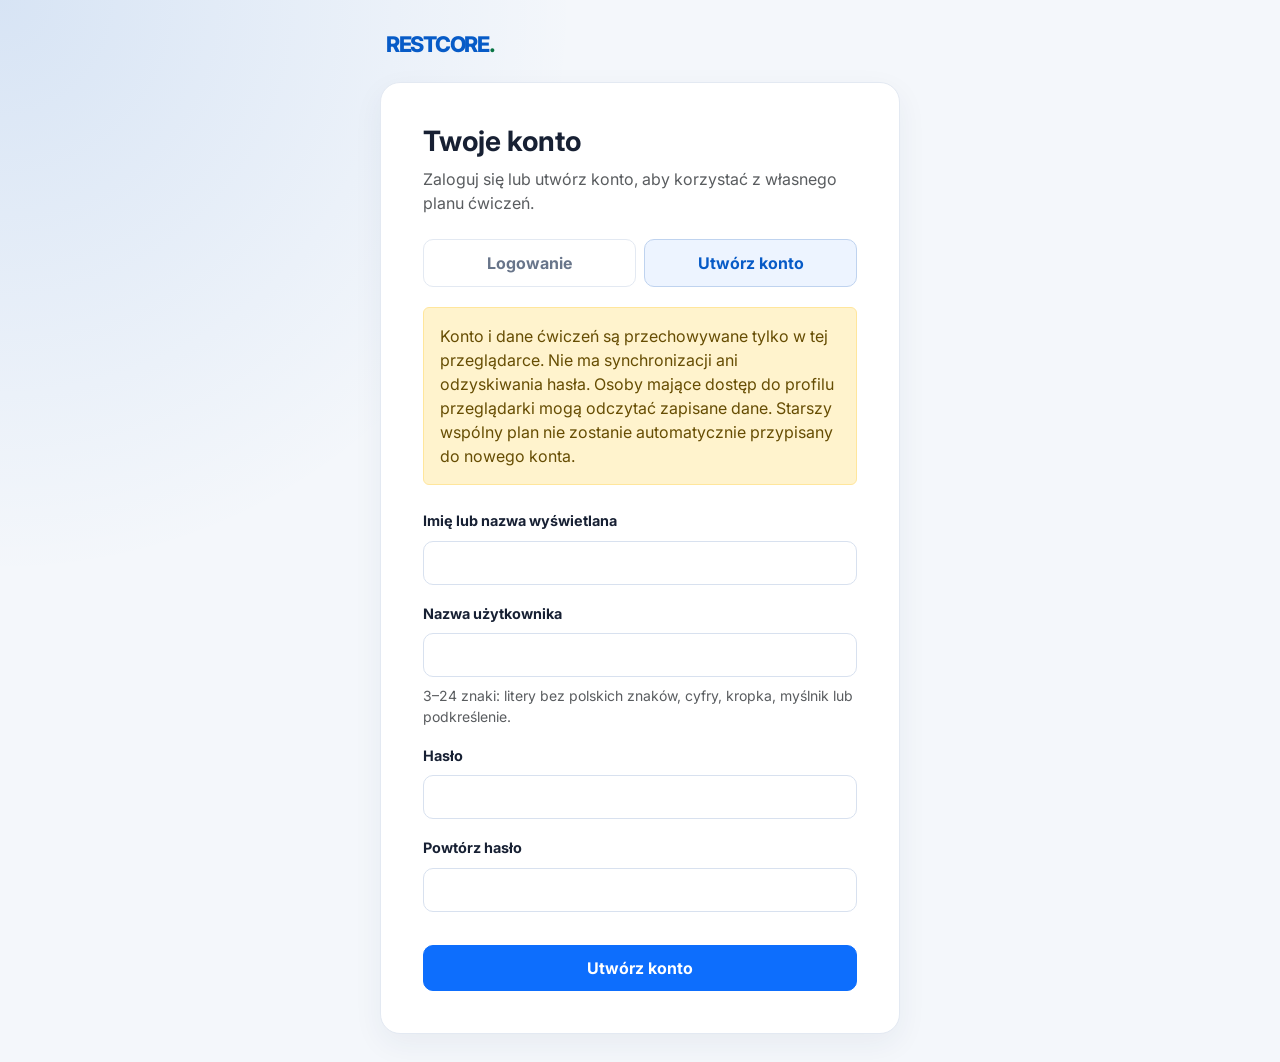
==== html/baza_cwiczen.html @ 3663f455 "Initial commit Co-authored-by: Copilot <223556219+Copilot@users.noreply.github.com>" ====
<!DOCTYPE html>
<html lang="pl">
<head>
    <meta charset="UTF-8">
    <meta name="viewport" content="width=device-width, initial-scale=1.0">
    <title>Restcore - Baza Ćwiczeń</title>
    <script src="../js/storage/local-storage.js"></script>
    <script src="../js/auth/auth.js"></script>
    <link href="https://cdn.jsdelivr.net/npm/bootstrap@5.3.2/dist/css/bootstrap.min.css" rel="stylesheet">
    <link href="https://fonts.googleapis.com/css2?family=Inter:wght@400;500;700;900&display=swap" rel="stylesheet">
    <link rel="stylesheet" href="https://cdn.jsdelivr.net/npm/bootstrap-icons@1.11.1/font/bootstrap-icons.css">
    <link rel="stylesheet" href="../css/exercise-library.css">
    <link rel="stylesheet" href="../css/style.css">
</head>
<body>

<header class="app-topbar">
    <a class="topbar-brand" href="index.html">RESTCORE<span>.</span></a>
    <nav class="topbar-nav" aria-label="Nawigacja główna">
        <a href="index.html"><i class="bi bi-house-door" aria-hidden="true"></i> Pulpit</a>
        <a class="active" href="baza_cwiczen.html"><i class="bi bi-calendar-check" aria-hidden="true"></i> Baza ćwiczeń</a>
        <a href="postep.html"><i class="bi bi-graph-up-arrow" aria-hidden="true"></i> Postępy</a>
        <a href="kamera.html"><i class="bi bi-camera-video" aria-hidden="true"></i> Kamera</a>
        <a href="kontakt.html"><i class="bi bi-person-lines-fill" aria-hidden="true"></i> Kontakt</a>
    </nav>
</header>



<main id="main-wrapper">
    <header class="header-section">
        <h1 class="fw-bold">TWOJA BAZA ĆWICZEŃ</h1>
        <p class="text-muted">Kliknij kategorię, aby przefiltrować zestawienia.</p>
    </header>

    <div class="filter-container">
        <button class="btn-filter active" data-category="all">Wszystkie</button>
        <button class="btn-filter" data-category="plecy">Kręgosłup</button>
        <button class="btn-filter" data-category="kolana">Kolana/Nogi</button>
        <button class="btn-filter" data-category="barki">Barki</button>
        <button class="btn-filter" data-category="rece">Ręce</button>
    </div>

    <div class="exercise-grid" id="exerciseGrid"></div>
</main>

<script src="../js/storage/schedule.js"></script>
<script src="../js/data/exercise-catalog.js"></script>
<script src="../js/pages/exercise-library.js"></script>

</body>
</html>
---- css/exercise-library.css ----
:root {
            --brand-yellow: #8DA47E;
            --brand-blue: #8DA47E;
            --brand-white: #FFFFFF;
            --text-dark: #FF8C42;
            --sidebar-width: 200px;
        }

        body {
            background: linear-gradient(180deg, rgba(64, 81, 214, 0.188) 0%, var(--brand-white) 500px);
            background-color: var(--brand-white);
            margin: 0;
            min-height: 100vh;
            font-family: 'Inter', 'Segoe UI', sans-serif;
        }

        
        /* --- LAYOUT --- */
        #main-wrapper {
            padding: 40px;
            max-width: 1300px;
            margin: 0 auto;
        }

        .header-section {
            margin-bottom: 30px;
        }

        /* --- FILTRY --- */
        .filter-container {
            display: flex;
            gap: 12px;
            margin-bottom: 40px;
            flex-wrap: wrap;
        }

        .btn-filter {
            background: var(--brand-white);
            border: 2px solid var(--brand-blue);
            color: var(--brand-blue);
            padding: 10px 25px;
            border-radius: 30px;
            font-weight: 700;
            transition: all 0.3s ease;
            cursor: pointer;
        }

        .btn-filter.active, .btn-filter:hover {
            background: var(--brand-blue);
            color: white;
            box-shadow: 0 4px 15px rgba(141, 164, 126, 0.3);
        }

        /* --- SIATKA ĆWICZEŃ --- */
        .exercise-grid {
            display: grid;
            grid-template-columns: repeat(auto-fill, minmax(300px, 1fr));
            gap: 30px;
        }

        .exercise-card {
            background: white;
            border: 3px solid var(--brand-blue);
            border-radius: 25px;
            overflow: hidden;
            transition: transform 0.3s ease, box-shadow 0.3s ease;
            display: flex;
            flex-direction: column;
            animation: fadeIn 0.5s ease forwards;
        }

        .exercise-card:hover {
            transform: translateY(-10px);
            box-shadow: 10px 10px 0 var(--text-dark);
        }

        .exercise-card.hidden {
            display: none;
        }

        .exercise-img {
            width: 100%;
            height: 200px;
            object-fit: cover;
            border-bottom: 3px solid var(--brand-blue);
        }

        .exercise-body {
            padding: 20px;
            display: flex;
            flex-direction: column;
            flex-grow: 1;
        }

        .exercise-category {
            font-size: 0.75rem;
            font-weight: 800;
            text-transform: uppercase;
            color: var(--text-dark);
            margin-bottom: 5px;
        }

        .exercise-title {
            font-weight: 900;
            color: var(--brand-blue);
            margin-bottom: 10px;
            font-size: 1.25rem;
        }

        .btn-play {
            background: var(--text-dark);
            color: white;
            border: none;
            width: 100%;
            padding: 12px;
            border-radius: 15px;
            font-weight: 900;
            margin-top: auto;
            transition: opacity 0.2s;
        }

        .btn-play:hover {
            opacity: 0.9;
        }

        @keyframes fadeIn {
            from { opacity: 0; transform: translateY(20px); }
            to { opacity: 1; transform: translateY(0); }
        }

        @media (max-width: 768px) {
            #main-wrapper { padding: 20px; }
            .exercise-grid { grid-template-columns: 1fr; }
        }
---- css/style.css ----
:root {
    --brand-green: #087443;
    --brand-blue: #075bc7;
    --brand-white: #ffffff;
    --text-dark: #075bc7;
    --sidebar-width: 280px;
    --sidebar-dark: #ffffff;
    --chat-dark-blue: #075bc7;
    --chat-gray-bg: #f2f5f9;
    --page-bg: #f4f7fb;
    --ink: #172033;
    --muted: #68758a;
    --line: #e3e9f2;
    --card-shadow: 0 10px 30px rgba(30, 55, 90, 0.06);
    --topbar-height: 76px;
}

* { box-sizing: border-box; }

body {
    background: var(--page-bg) !important;
    color: var(--ink);
    margin: 0;
    min-height: 100vh;
    font-family: 'Inter', 'Segoe UI', sans-serif;
    overflow-x: hidden;
}

.app-topbar {
    position: fixed;
    inset: 0 0 auto;
    z-index: 2100;
    height: var(--topbar-height);
    padding: 0 30px;
    display: flex;
    align-items: center;
    gap: 38px;
    background: #fff;
    border-bottom: 1px solid var(--line);
    box-shadow: 0 2px 12px rgba(30, 55, 90, 0.03);
}

.topbar-brand {
    color: var(--brand-blue);
    font-weight: 800;
    font-size: 1.35rem;
    letter-spacing: -0.06em;
    text-decoration: none;
    white-space: nowrap;
}

.topbar-nav {
    display: flex;
    align-items: stretch;
    height: 100%;
    gap: 22px;
    min-width: 0;
}

.topbar-nav a {
    position: relative;
    display: flex;
    align-items: center;
    gap: 7px;
    color: #526078;
    font-size: 0.9rem;
    font-weight: 500;
    text-decoration: none;
    white-space: nowrap;
}

.topbar-nav a:hover,
.topbar-nav a.active { color: var(--brand-blue); }

.topbar-nav a.active::after {
    position: absolute;
    right: 0;
    bottom: 0;
    left: 0;
    height: 3px;
    background: var(--brand-blue);
    border-radius: 3px 3px 0 0;
    content: "";
}

.topbar-nav i { font-size: 1rem; }

.topbar-account {
    display: flex;
    align-items: center;
    gap: 10px;
    margin-left: auto;
}

.topbar-account-name {
    max-width: 140px;
    overflow: hidden;
    color: var(--ink);
    font-size: 0.88rem;
    font-weight: 600;
    text-overflow: ellipsis;
    white-space: nowrap;
}

.topbar-logout {
    padding: 8px 12px;
    border: 1px solid var(--line);
    border-radius: 10px;
    background: #fff;
    color: var(--brand-blue);
    font-size: 0.85rem;
    font-weight: 700;
}

.topbar-logout:hover { background: #edf4ff; }

#sidebar, #toggleSidebar { display: none !important; }

#main-wrapper {
    width: auto;
    max-width: 1600px !important;
    min-height: calc(100vh - var(--topbar-height));
    padding: 42px 48px !important;
    margin: var(--topbar-height) auto 0 !important;
    transition: none;
}

#main-wrapper h1,
#main-wrapper h2,
#main-wrapper h3,
#main-wrapper h4,
#main-wrapper h5 { color: var(--ink); }

#main-wrapper h1[style],
#main-wrapper h2[style],
#main-wrapper h3[style],
#main-wrapper h4[style],
#main-wrapper h5[style] { color: var(--ink) !important; }

.welcome-header {
    display: flex;
    align-items: center;
    justify-content: space-between;
    margin-bottom: 38px;
}

.welcome-header h1 {
    color: var(--ink) !important;
    font-size: clamp(2rem, 3vw, 2.8rem);
    letter-spacing: -0.05em;
}

.welcome-header p { margin: 8px 0 0; color: var(--muted); }

.dashboard-grid {
    display: grid;
    grid-template-columns: minmax(0, 1.45fr) minmax(320px, 0.9fr);
    gap: 30px;
}

.dashboard-grid section > h4 {
    margin-bottom: 18px !important;
    font-size: 1.25rem;
    letter-spacing: -0.025em;
}

.article-card,
.schedule-box,
.stat-card,
.doctor-card,
.contact-form,
.exercise-card {
    background: #fff !important;
    border: 1px solid var(--line) !important;
    border-radius: 18px !important;
    box-shadow: var(--card-shadow);
}

.article-card {
    display: flex;
    flex-direction: column;
    overflow: hidden;
    margin-bottom: 22px;
    transition: transform 0.2s ease, box-shadow 0.2s ease;
}

.article-card:hover {
    transform: translateY(-3px);
    box-shadow: 0 16px 38px rgba(30, 55, 90, 0.1);
}

.article-img {
    width: 100%;
    height: 220px;
    min-height: 0;
    object-fit: cover;
}

.article-body {
    display: flex;
    flex: 1;
    flex-direction: column;
    align-items: flex-start;
    padding: 25px;
}

.article-body h4 {
    color: var(--brand-green) !important;
    font-size: 1.35rem;
}

.article-body p { color: var(--muted) !important; line-height: 1.65; }
.article-body a { margin-top: auto; color: var(--brand-blue) !important; }

.btn-training {
    width: 100%;
    padding: 17px 20px;
    margin: 0 0 22px;
    border: 0;
    border-radius: 14px;
    background: var(--brand-blue);
    box-shadow: 0 8px 18px rgba(7, 91, 199, 0.18);
    color: white;
    font-size: 1rem;
    font-weight: 700;
    transition: transform 0.2s ease, background 0.2s ease;
}

.btn-training:hover { transform: translateY(-2px); background: #064da9; }

.schedule-box { padding: 24px !important; }
.schedule-box h5 { margin-bottom: 18px !important; font-size: 1.05rem; }

.day-item {
    display: flex;
    align-items: center;
    gap: 13px;
    padding: 14px;
    margin-bottom: 10px;
    border: 1px solid var(--line);
    border-radius: 13px;
    background: #fff;
}

.day-item.completed { border-color: #cdebd9; background: #f2fbf6; }
.day-item .fw-bold { color: var(--ink); line-height: 1.45; }
.day-item .small { color: var(--muted) !important; }

.day-dot {
    width: 10px;
    height: 10px;
    flex: 0 0 10px;
    border-radius: 50%;
    background: var(--brand-green);
}

.Training-schedule {
    display: block;
    width: 100%;
    padding: 12px;
    margin-top: 10px;
    border: 1px solid #bfd3ef;
    border-radius: 11px;
    color: var(--brand-blue);
    font-weight: 700;
    text-align: center;
    text-decoration: none;
    transition: background 0.18s ease;
}

.Training-schedule:hover { background: #edf4ff; color: var(--brand-blue); }

.header-section { margin-bottom: 28px; }
.header-section h1 { font-size: 2.2rem; letter-spacing: -0.045em; }
.header-section p { color: var(--muted); }

.filter-container { display: flex; gap: 10px; flex-wrap: wrap; margin-bottom: 28px; }

.btn-filter {
    padding: 9px 17px;
    border: 1px solid #d8e1ef;
    border-radius: 999px;
    background: #fff;
    color: #43516a;
    font-weight: 600;
    cursor: pointer;
    transition: all 0.18s ease;
}

.btn-filter.active,
.btn-filter:hover {
    border-color: var(--brand-blue);
    background: var(--brand-blue);
    box-shadow: 0 5px 14px rgba(7, 91, 199, 0.14);
    color: #fff;
}

.exercise-grid { display: grid; grid-template-columns: repeat(auto-fill, minmax(260px, 1fr)); gap: 22px; }
.exercise-card { overflow: hidden; transition: transform 0.2s ease, box-shadow 0.2s ease; }
.exercise-card:hover { transform: translateY(-4px); box-shadow: 0 15px 34px rgba(30, 55, 90, 0.1); }
.exercise-card.hidden { display: none; }
.exercise-img { width: 100%; height: 190px; object-fit: cover; border: 0 !important; }
.exercise-body { display: flex; flex-direction: column; min-height: 205px; padding: 20px; }
.exercise-category { color: var(--brand-green); font-size: 0.75rem; font-weight: 800; text-transform: uppercase; }
.exercise-title { margin: 5px 0 9px; color: var(--ink) !important; font-size: 1.12rem; font-weight: 700; }
.exercise-body p { color: var(--muted) !important; line-height: 1.55; }
.btn-play {
    width: 100%;
    padding: 11px;
    margin-top: auto;
    border: 0;
    border-radius: 10px;
    background: var(--brand-blue);
    color: white;
    font-weight: 700;
}

.btn-play:hover { opacity: 0.9; }

.stat-card { height: 100%; padding: 26px !important; }
.week-navigation { display: flex; align-items: center; justify-content: space-between; gap: 12px; margin-bottom: 16px; }
.week-navigation button { border-color: #d8e1ef; color: var(--brand-blue); }
.week-days { display: grid; grid-template-columns: repeat(7, minmax(0, 1fr)); gap: 8px; margin-bottom: 22px; }
.week-day { padding: 10px 4px; border: 1px solid #d8e1ef; border-radius: 12px; background: #fff; color: var(--brand-blue); font-size: 0.8rem; }
.week-day.selected { border-color: var(--brand-blue); background: var(--brand-blue); color: #fff; }
.week-day:disabled { background: #f1f3f6; color: #a8b1bf; cursor: not-allowed; opacity: 0.75; }
.week-day .day-count { display: block; font-size: 0.7rem; opacity: 0.8; }
.progress-circle {
    display: flex;
    align-items: center;
    justify-content: center;
    width: 150px !important;
    height: 150px !important;
    margin: 0 auto;
    border-radius: 50%;
    background: var(--chat-gray-bg);
    transition: background 0.5s ease;
}
.progress-inner {
    display: flex;
    align-items: center;
    justify-content: center;
    width: 118px !important;
    height: 118px !important;
    border-radius: 50%;
    background: #fff;
    color: var(--brand-blue) !important;
    font-size: 1.4rem;
    font-weight: 900;
}
.exercise-item { border: 1px solid var(--line) !important; border-radius: 12px !important; }
.exercise-item.completed { opacity: 0.65; background: #f8fafc; }
.plan-input-group .plan-entry,
.catalog-input-group .plan-entry {
    min-width: 0;
    height: 44px;
    border: 1px solid #d8e1ef !important;
    border-radius: 11px 0 0 11px !important;
    background-color: #fff;
    color: var(--ink) !important;
    font-size: 0.95rem;
}
.plan-input-group .plan-entry::placeholder { color: var(--muted); opacity: 1; }
.catalog-input-group .plan-entry option { background: #fff; color: var(--ink); }
.plan-input-group .plan-entry:disabled,
.catalog-input-group .plan-entry:disabled { background: #f1f3f6; color: var(--muted); }
.plan-input-group .plan-entry:focus,
.catalog-input-group .plan-entry:focus {
    position: relative;
    z-index: 3;
    border-color: #80aee9 !important;
    color: var(--ink) !important;
}
.plan-input-group .plan-add-button,
.catalog-input-group .plan-add-button {
    min-width: 84px;
    height: 44px;
    padding: 0 18px;
    border: 1px solid var(--brand-blue);
    border-radius: 0 11px 11px 0 !important;
    background: var(--brand-blue);
    color: #fff;
    font-size: 0.88rem;
    font-weight: 800;
    white-space: nowrap;
}
.plan-input-group .plan-add-button:hover,
.catalog-input-group .plan-add-button:hover {
    border-color: #064da9;
    background: #064da9;
    color: #fff;
}
#exercise-feedback[hidden] { display: none; }

.form-control,
.form-select,
input,
select,
textarea {
    border-color: #d8e1ef;
    border-radius: 10px;
}
.form-control:focus,
.form-select:focus,
input:focus,
select:focus,
textarea:focus {
    border-color: #80aee9;
    box-shadow: 0 0 0 3px rgba(7, 91, 199, 0.1);
}

.doctor-card { transition: transform 0.2s ease, box-shadow 0.2s ease; }
.doctor-card:hover { transform: translateY(-2px); box-shadow: var(--card-shadow); }
.doctor-avatar { border: 2px solid #dce9fb !important; }
.contact-form { border-style: solid !important; }
.btn-submit { border-radius: 10px !important; background: var(--brand-blue) !important; }

.account-page {
    display: grid;
    min-height: 100vh;
    place-items: center;
    padding: 28px 16px;
    background:
        radial-gradient(circle at top left, rgba(7, 91, 199, 0.12), transparent 36rem),
        var(--page-bg) !important;
}

.account-shell { width: min(100%, 520px); }
.account-brand { display: inline-block; margin: 0 0 22px 6px; }
.account-brand span { color: var(--brand-green); }
.account-card {
    padding: clamp(24px, 6vw, 42px);
    border: 1px solid var(--line);
    border-radius: 20px;
    background: #fff;
    box-shadow: var(--card-shadow);
}

.account-tabs { display: grid; grid-template-columns: 1fr 1fr; gap: 8px; margin-bottom: 20px; }
.account-tab {
    padding: 11px;
    border: 1px solid var(--line);
    border-radius: 10px;
    background: #fff;
    color: var(--muted);
    font-weight: 700;
}
.account-tab.active { border-color: #bfd3ef; background: #edf4ff; color: var(--brand-blue); }
.account-form { display: flex; flex-direction: column; gap: 9px; }
.account-form label { margin-top: 9px; color: var(--ink); font-size: 0.9rem; font-weight: 700; }
.account-form input { width: 100%; min-height: 44px; padding: 9px 12px; border: 1px solid #d8e1ef; }
.account-form small { line-height: 1.45; }
.account-form .btn { min-height: 46px; border-radius: 10px; font-weight: 700; }

#main-wrapper > header h1 { letter-spacing: -0.04em; }

@media (max-width: 1100px) {
    .app-topbar { gap: 20px; padding: 0 22px; }
    .topbar-nav { gap: 14px; overflow-x: auto; }
    .topbar-nav a { font-size: 0.82rem; }
    #main-wrapper { padding: 34px 28px !important; }
    .dashboard-grid { grid-template-columns: 1fr; gap: 22px; }
    .btn-training { margin-top: 0 !important; }
}

@media (max-width: 800px) {
    .app-topbar { height: 68px; padding: 0 14px; }
    .topbar-brand { font-size: 1.2rem; }
    .topbar-nav { flex: 1; gap: 16px; overflow-x: auto; }
    .topbar-nav a { font-size: 0.82rem; }
    .topbar-account { gap: 8px; }
    .topbar-account-name { max-width: 90px; }
    .topbar-logout { padding: 7px 9px; }
    #main-wrapper {
        min-height: calc(100vh - 68px);
        padding: 30px 22px !important;
        margin: 68px auto 0 !important;
    }
    .dashboard-grid { grid-template-columns: 1fr; }
    .btn-training { margin-top: 0 !important; }
    .session-controls { justify-content: center !important; }
}

@media (max-width: 680px) {
    :root { --topbar-height: 140px; }
    .app-topbar {
        height: var(--topbar-height);
        padding: 8px 12px 4px;
        flex-wrap: wrap;
        align-content: space-between;
        gap: 0;
    }
    .topbar-brand { order: 0; flex: 1 1 auto; height: 42px; }
    .topbar-account { order: 1; flex: 0 0 auto; height: 42px; }
    .topbar-nav {
        order: 2;
        flex: 0 0 100%;
        display: grid;
        grid-template-columns: repeat(3, minmax(0, 1fr));
        grid-auto-rows: 40px;
        height: 80px;
        gap: 0 4px;
        overflow: visible;
        scrollbar-width: auto;
    }
    .topbar-nav a {
        min-height: 40px;
        justify-content: center;
        gap: 4px;
        font-size: 0.76rem;
        white-space: nowrap;
    }
    .welcome-header { align-items: flex-start; gap: 12px; margin-bottom: 28px; }
    .welcome-header h1 { font-size: 1.8rem; }
    .welcome-header > .fs-2 { font-size: 1.35rem !important; white-space: nowrap; }
    #main-wrapper {
        padding: 24px 16px !important;
        margin: var(--topbar-height) auto 0 !important;
    }
    .article-img { height: 190px; }
    .article-body { padding: 20px; }
    .week-days { gap: 4px; }
    .week-day { padding: 8px 1px; font-size: 0.68rem; }
    .week-day .day-count { font-size: 0.58rem; }
    .session-controls { align-items: stretch !important; }
    .exercise-select, .finish-btn { width: 100%; }
    .ai-container { min-width: 100% !important; }
}

@media (max-width: 576px) {
    .plan-input-group,
    .catalog-input-group { display: flex; flex-wrap: wrap; gap: 8px; }
    .plan-input-group .form-control,
    .catalog-input-group .form-select { width: 100%; flex: 1 0 100%; border-radius: 10px !important; }
    .plan-input-group .plan-add-button,
    .catalog-input-group .plan-add-button { width: 100%; border-radius: 10px !important; }
}

@media (max-width: 680px) {
    html,
    body { width: 100%; min-width: 0; }

    .app-topbar {
        width: 100%;
        gap: 0;
        overflow: hidden;
    }

    .topbar-nav {
        width: 100%;
        min-width: 0;
        padding: 0 2px;
        scroll-padding-inline: 12px;
        scroll-snap-type: x proximity;
        -webkit-overflow-scrolling: touch;
    }

    .topbar-nav a {
        min-height: 44px;
        scroll-snap-align: start;
    }

    .topbar-account { gap: 6px; }
    .topbar-account-name { max-width: 76px; }
    .topbar-logout { min-height: 40px; }

    #main-wrapper {
        width: 100%;
        max-width: 100% !important;
        padding: 22px 16px !important;
    }

    #main-wrapper h1 { font-size: clamp(1.55rem, 7vw, 2rem); line-height: 1.15; }
    #main-wrapper h2 { font-size: clamp(1.35rem, 6vw, 1.8rem); }
    #main-wrapper h3 { font-size: clamp(1.2rem, 5vw, 1.55rem); }

    .stat-card,
    .schedule-box,
    .contact-form { padding: 20px !important; }

    .doctor-card {
        align-items: flex-start;
        gap: 14px;
        padding: 16px;
    }

    .doctor-card:hover { transform: none; }
    .doctor-avatar { width: 64px; height: 64px; flex: 0 0 64px; }
    .contact-form { overflow-wrap: anywhere; }

    .filter-container { gap: 8px; margin-bottom: 20px; }
    .btn-filter { min-height: 42px; padding: 8px 13px; }
    .exercise-grid { grid-template-columns: minmax(0, 1fr); }
    .exercise-body { min-height: 0; }
    .btn-play,
    .btn-training,
    .Training-schedule { min-height: 46px; }

    .week-days { gap: 4px; }
    .week-day { min-width: 0; min-height: 58px; }
    .week-day .day-count { overflow-wrap: anywhere; }
    .exercise-item { gap: 10px; padding: 12px !important; }
    .exercise-item > div { min-width: 0; }
    .exercise-item .fw-bold { overflow-wrap: anywhere; }
    .exercise-item button { min-height: 42px; flex: 0 0 auto; }

    .account-page { align-content: start; padding: 22px 14px; }
    .account-card { padding: 24px 18px; }
    .account-tabs { gap: 6px; }
    .account-tab { min-height: 46px; padding: 9px 6px; }
}

@media (max-width: 420px) {
    .topbar-brand { font-size: 1.08rem; }
    .topbar-account-name { max-width: 58px; font-size: 0.78rem; }
    .topbar-logout { padding: 6px 8px; font-size: 0.78rem; }
    .topbar-nav a { gap: 3px; font-size: 0.72rem; }

    #main-wrapper { padding-right: 12px !important; padding-left: 12px !important; }
    .stat-card,
    .schedule-box,
    .contact-form { padding: 16px !important; }
    .doctor-card { gap: 11px; padding: 13px; }
    .doctor-avatar { width: 54px; height: 54px; flex-basis: 54px; }
    .week-day { padding: 7px 0; font-size: 0.64rem; }
    .week-day .day-count { font-size: 0.56rem; }
    .account-card { padding: 22px 16px; }
}

#finish-workout:disabled {
    background: #8a929e;
    cursor: not-allowed;
    opacity: 0.75;
    transform: none;
}

@media (hover: none) {
    .article-card:hover,
    .exercise-card:hover,
    .doctor-card:hover,
    .btn-training:hover { transform: none; }
}
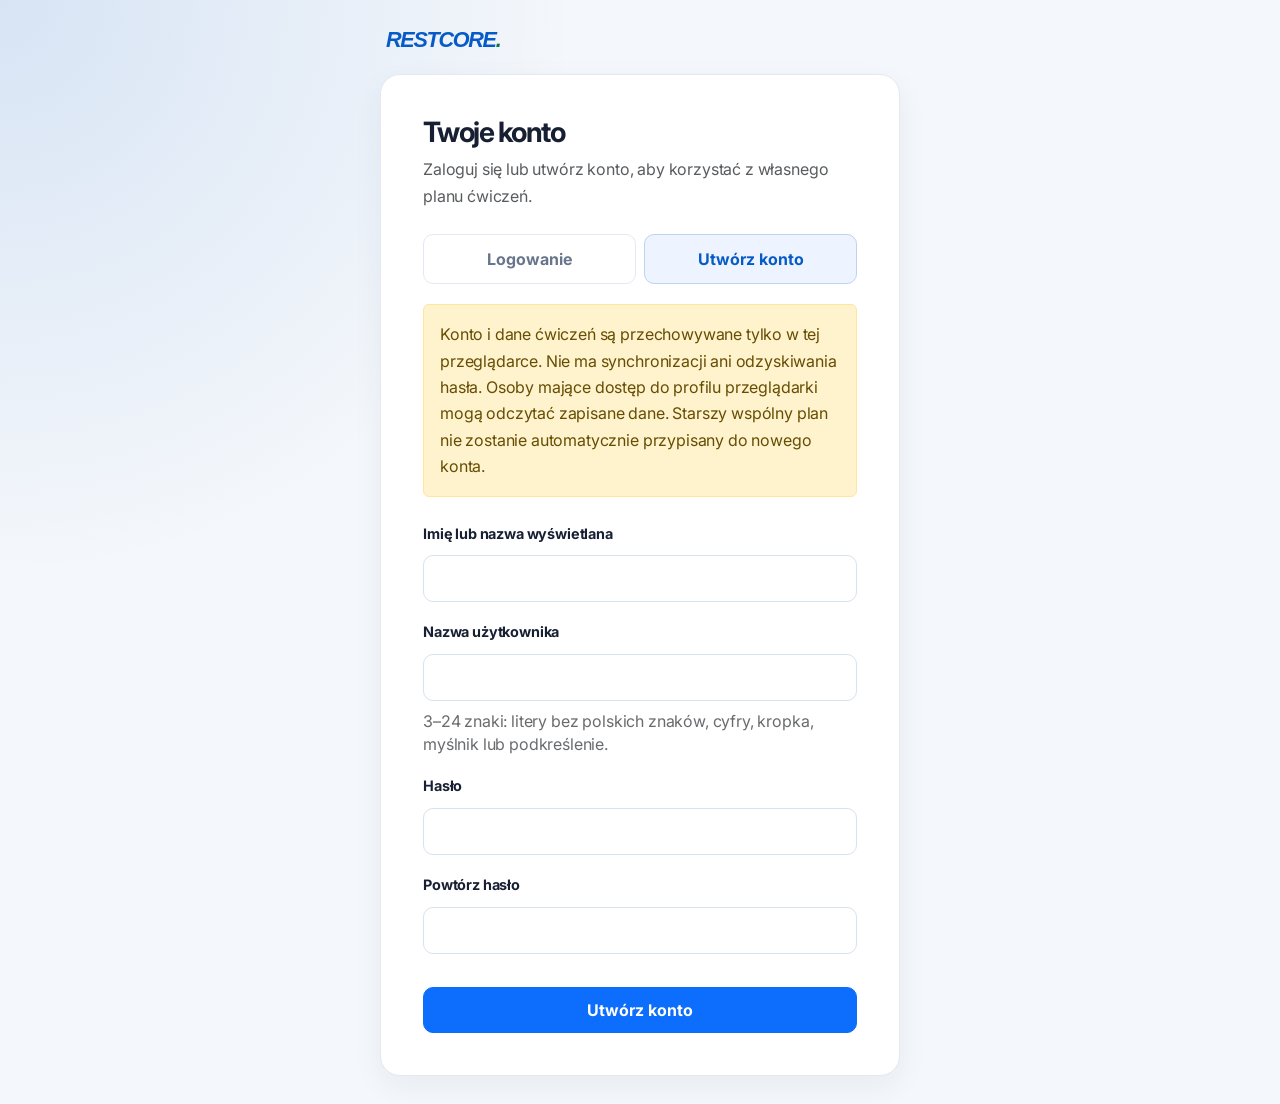
==== commit 68517057: "feat: Enhance exercise library and progress tracking features - Updated CSS styles for improved layo" ====
--- a/html/baza_cwiczen.html
+++ b/html/baza_cwiczen.html
@@ -33,12 +33,18 @@
         <p class="text-muted">Kliknij kategorię, aby przefiltrować zestawienia.</p>
     </header>
 
-    <div class="filter-container">
+    <div class="library-tabs" aria-label="Widok bazy ćwiczeń">
+        <button class="library-tab active" data-view="exercises" type="button">Ćwiczenia</button>
+        <button class="library-tab" data-view="series" type="button">Serie treningowe</button>
+    </div>
+
+    <div class="filter-container" id="exerciseFilters">
         <button class="btn-filter active" data-category="all">Wszystkie</button>
         <button class="btn-filter" data-category="plecy">Kręgosłup</button>
         <button class="btn-filter" data-category="kolana">Kolana/Nogi</button>
         <button class="btn-filter" data-category="barki">Barki</button>
         <button class="btn-filter" data-category="rece">Ręce</button>
+        <button class="btn-filter" data-category="klatka">Klatka / Górna część</button>
     </div>
 
     <div class="exercise-grid" id="exerciseGrid"></div>
--- a/css/style.css
+++ b/css/style.css
@@ -13,9 +13,13 @@
     --line: #e3e9f2;
     --card-shadow: 0 10px 30px rgba(30, 55, 90, 0.06);
     --topbar-height: 76px;
+    --heading-letter: -0.055em;
+    --body-line-height: 1.65;
 }
 
 * { box-sizing: border-box; }
+
+html { scroll-behavior: smooth; }
 
 body {
     background: var(--page-bg) !important;
@@ -23,7 +27,62 @@
     margin: 0;
     min-height: 100vh;
     font-family: 'Inter', 'Segoe UI', sans-serif;
+    line-height: var(--body-line-height);
+    letter-spacing: -0.01em;
     overflow-x: hidden;
+}
+
+button,
+input,
+select,
+textarea,
+label,
+small,
+span,
+p,
+a {
+    font: inherit;
+}
+
+h1,
+h2,
+h3,
+h4,
+h5,
+h6,
+.topbar-brand,
+.exercise-title,
+.article-body h4,
+.schedule-box h5,
+.account-card h1,
+#main-wrapper h1,
+#main-wrapper h2,
+#main-wrapper h3,
+#main-wrapper h4,
+#main-wrapper h5 {
+    letter-spacing: var(--heading-letter);
+    line-height: 1.1;
+}
+
+h1,
+h2,
+h3,
+h4,
+h5,
+h6 {
+    margin-top: 0;
+    margin-bottom: 0.65em;
+    font-weight: 800;
+}
+
+p,
+li,
+small,
+label,
+input,
+select,
+textarea {
+    line-height: 1.7;
 }
 
 .app-topbar {
@@ -44,6 +103,7 @@
     color: var(--brand-blue);
     font-weight: 800;
     font-size: 1.35rem;
+    font-style: italic;
     letter-spacing: -0.06em;
     text-decoration: none;
     white-space: nowrap;
@@ -125,11 +185,31 @@
     transition: none;
 }
 
+#main-wrapper > header {
+    margin-bottom: 1.75rem;
+}
+
 #main-wrapper h1,
 #main-wrapper h2,
 #main-wrapper h3,
 #main-wrapper h4,
-#main-wrapper h5 { color: var(--ink); }
+#main-wrapper h5 {
+    color: var(--ink);
+    letter-spacing: var(--heading-letter);
+}
+
+.badge,
+.badge-status {
+    display: inline-flex;
+    align-items: center;
+    justify-content: center;
+    padding: 0.38rem 0.7rem;
+    border-radius: 999px;
+    letter-spacing: 0.08em;
+    font-size: 0.68rem;
+    font-weight: 800;
+    text-transform: uppercase;
+}
 
 #main-wrapper h1[style],
 #main-wrapper h2[style],
@@ -147,10 +227,15 @@
 .welcome-header h1 {
     color: var(--ink) !important;
     font-size: clamp(2rem, 3vw, 2.8rem);
-    letter-spacing: -0.05em;
-}
-
-.welcome-header p { margin: 8px 0 0; color: var(--muted); }
+    letter-spacing: -0.055em;
+    text-transform: uppercase;
+}
+
+.welcome-header p {
+    margin: 8px 0 0;
+    color: var(--muted);
+    font-size: 1rem;
+}
 
 .dashboard-grid {
     display: grid;
@@ -206,11 +291,19 @@
 
 .article-body h4 {
     color: var(--brand-green) !important;
-    font-size: 1.35rem;
-}
-
-.article-body p { color: var(--muted) !important; line-height: 1.65; }
-.article-body a { margin-top: auto; color: var(--brand-blue) !important; }
+    font-size: 1.36rem;
+    letter-spacing: -0.05em;
+}
+
+.article-body p {
+    color: var(--muted) !important;
+    line-height: 1.7;
+}
+.article-body a {
+    margin-top: auto;
+    color: var(--brand-blue) !important;
+    font-weight: 700;
+}
 
 .btn-training {
     width: 100%;
@@ -229,7 +322,12 @@
 .btn-training:hover { transform: translateY(-2px); background: #064da9; }
 
 .schedule-box { padding: 24px !important; }
-.schedule-box h5 { margin-bottom: 18px !important; font-size: 1.05rem; }
+.schedule-box h5 {
+    margin-bottom: 18px !important;
+    font-size: 1.05rem;
+    letter-spacing: 0.08em;
+    text-transform: uppercase;
+}
 
 .day-item {
     display: flex;
@@ -270,11 +368,52 @@
 
 .Training-schedule:hover { background: #edf4ff; color: var(--brand-blue); }
 
-.header-section { margin-bottom: 28px; }
-.header-section h1 { font-size: 2.2rem; letter-spacing: -0.045em; }
-.header-section p { color: var(--muted); }
-
-.filter-container { display: flex; gap: 10px; flex-wrap: wrap; margin-bottom: 28px; }
+.header-section {
+    margin-bottom: 2rem;
+}
+.header-section h1 {
+    font-size: clamp(1.9rem, 2.5vw, 2.6rem);
+    letter-spacing: -0.06em;
+    text-transform: uppercase;
+}
+.header-section p {
+    color: var(--muted);
+    margin-bottom: 0;
+}
+
+.library-tabs {
+    display: inline-flex;
+    gap: 10px;
+    padding: 6px;
+    margin-bottom: 1.25rem;
+    border: 1px solid var(--line);
+    border-radius: 12px;
+    background: #fff;
+    box-shadow: var(--card-shadow);
+}
+
+.library-tab {
+    padding: 9px 16px;
+    border: 0;
+    border-radius: 9px;
+    background: transparent;
+    color: var(--muted);
+    font-weight: 800;
+    letter-spacing: 0.02em;
+    cursor: pointer;
+}
+
+.library-tab.active {
+    background: var(--brand-blue);
+    color: #fff;
+}
+
+.filter-container {
+    display: flex;
+    gap: 10px;
+    flex-wrap: wrap;
+    margin-bottom: 1.8rem;
+}
 
 .btn-filter {
     padding: 9px 17px;
@@ -282,7 +421,8 @@
     border-radius: 999px;
     background: #fff;
     color: #43516a;
-    font-weight: 600;
+    font-weight: 700;
+    letter-spacing: 0.02em;
     cursor: pointer;
     transition: all 0.18s ease;
 }
@@ -302,8 +442,17 @@
 .exercise-img { width: 100%; height: 190px; object-fit: cover; border: 0 !important; }
 .exercise-body { display: flex; flex-direction: column; min-height: 205px; padding: 20px; }
 .exercise-category { color: var(--brand-green); font-size: 0.75rem; font-weight: 800; text-transform: uppercase; }
-.exercise-title { margin: 5px 0 9px; color: var(--ink) !important; font-size: 1.12rem; font-weight: 700; }
-.exercise-body p { color: var(--muted) !important; line-height: 1.55; }
+.exercise-title {
+    margin: 5px 0 9px;
+    color: var(--ink) !important;
+    font-size: 1.12rem;
+    font-weight: 800;
+    letter-spacing: -0.04em;
+}
+.exercise-body p {
+    color: var(--muted) !important;
+    line-height: 1.7;
+}
 .btn-play {
     width: 100%;
     padding: 11px;
@@ -312,7 +461,8 @@
     border-radius: 10px;
     background: var(--brand-blue);
     color: white;
-    font-weight: 700;
+    font-weight: 800;
+    letter-spacing: 0.04em;
 }
 
 .btn-play:hover { opacity: 0.9; }
@@ -321,10 +471,16 @@
 .week-navigation { display: flex; align-items: center; justify-content: space-between; gap: 12px; margin-bottom: 16px; }
 .week-navigation button { border-color: #d8e1ef; color: var(--brand-blue); }
 .week-days { display: grid; grid-template-columns: repeat(7, minmax(0, 1fr)); gap: 8px; margin-bottom: 22px; }
-.week-day { padding: 10px 4px; border: 1px solid #d8e1ef; border-radius: 12px; background: #fff; color: var(--brand-blue); font-size: 0.8rem; }
+.week-day-cell { min-width: 0; }
+.week-day-delete-choice { display: flex; min-height: 24px; align-items: center; justify-content: center; gap: 4px; margin-bottom: 4px; color: var(--muted); font-size: 0.65rem; line-height: 1; cursor: pointer; }
+.week-day-delete-choice .form-check-input { float: none; width: 14px; height: 14px; margin: 0; cursor: pointer; }
+.week-day-delete-choice .form-check-input:disabled { cursor: not-allowed; }
+.week-day { display: block; width: 100%; padding: 10px 4px; border: 1px solid #d8e1ef; border-radius: 12px; background: #fff; color: var(--brand-blue); font-size: 0.8rem; }
 .week-day.selected { border-color: var(--brand-blue); background: var(--brand-blue); color: #fff; }
 .week-day:disabled { background: #f1f3f6; color: #a8b1bf; cursor: not-allowed; opacity: 0.75; }
 .week-day .day-count { display: block; font-size: 0.7rem; opacity: 0.8; }
+.selected-days-status { min-height: 1.5em; }
+.clear-plan-button:disabled { cursor: not-allowed; opacity: 0.55; }
 .progress-circle {
     display: flex;
     align-items: center;
@@ -351,7 +507,8 @@
 .exercise-item { border: 1px solid var(--line) !important; border-radius: 12px !important; }
 .exercise-item.completed { opacity: 0.65; background: #f8fafc; }
 .plan-input-group .plan-entry,
-.catalog-input-group .plan-entry {
+.catalog-input-group .plan-entry,
+.series-input-group .plan-entry {
     min-width: 0;
     height: 44px;
     border: 1px solid #d8e1ef !important;
@@ -360,19 +517,25 @@
     color: var(--ink) !important;
     font-size: 0.95rem;
 }
-.plan-input-group .plan-entry::placeholder { color: var(--muted); opacity: 1; }
-.catalog-input-group .plan-entry option { background: #fff; color: var(--ink); }
+.plan-input-group .plan-entry::placeholder,
+.catalog-input-group .plan-entry::placeholder,
+.series-input-group .plan-entry::placeholder { color: var(--muted); opacity: 1; }
+.catalog-input-group .plan-entry option,
+.series-input-group .plan-entry option { background: #fff; color: var(--ink); }
 .plan-input-group .plan-entry:disabled,
-.catalog-input-group .plan-entry:disabled { background: #f1f3f6; color: var(--muted); }
+.catalog-input-group .plan-entry:disabled,
+.series-input-group .plan-entry:disabled { background: #f1f3f6; color: var(--muted); }
 .plan-input-group .plan-entry:focus,
-.catalog-input-group .plan-entry:focus {
+.catalog-input-group .plan-entry:focus,
+.series-input-group .plan-entry:focus {
     position: relative;
     z-index: 3;
     border-color: #80aee9 !important;
     color: var(--ink) !important;
 }
 .plan-input-group .plan-add-button,
-.catalog-input-group .plan-add-button {
+.catalog-input-group .plan-add-button,
+.series-input-group .plan-add-button {
     min-width: 84px;
     height: 44px;
     padding: 0 18px;
@@ -385,10 +548,27 @@
     white-space: nowrap;
 }
 .plan-input-group .plan-add-button:hover,
-.catalog-input-group .plan-add-button:hover {
+.catalog-input-group .plan-add-button:hover,
+.series-input-group .plan-add-button:hover {
     border-color: #064da9;
     background: #064da9;
     color: #fff;
+}
+.clear-plan-button {
+    min-width: 180px;
+    padding: 10px 16px;
+    border: 1px solid #d94f4f;
+    border-radius: 10px;
+    background: rgba(217, 79, 79, 0.08);
+    color: #b94545;
+    font-size: 0.82rem;
+    font-weight: 800;
+    letter-spacing: 0.04em;
+    transition: background 0.2s ease, transform 0.2s ease;
+}
+.clear-plan-button:hover {
+    background: rgba(217, 79, 79, 0.14);
+    transform: translateY(-1px);
 }
 #exercise-feedback[hidden] { display: none; }
 
@@ -447,9 +627,22 @@
 }
 .account-tab.active { border-color: #bfd3ef; background: #edf4ff; color: var(--brand-blue); }
 .account-form { display: flex; flex-direction: column; gap: 9px; }
-.account-form label { margin-top: 9px; color: var(--ink); font-size: 0.9rem; font-weight: 700; }
-.account-form input { width: 100%; min-height: 44px; padding: 9px 12px; border: 1px solid #d8e1ef; }
-.account-form small { line-height: 1.45; }
+.account-form label {
+    margin-top: 9px;
+    color: var(--ink);
+    font-size: 0.9rem;
+    font-weight: 700;
+}
+.account-form input {
+    width: 100%;
+    min-height: 44px;
+    padding: 9px 12px;
+    border: 1px solid #d8e1ef;
+}
+.account-form small {
+    line-height: 1.45;
+    opacity: 0.9;
+}
 .account-form .btn { min-height: 46px; border-radius: 10px; font-weight: 700; }
 
 #main-wrapper > header h1 { letter-spacing: -0.04em; }
@@ -528,12 +721,17 @@
 }
 
 @media (max-width: 576px) {
+    .week-day-delete-choice span { display: none; }
     .plan-input-group,
-    .catalog-input-group { display: flex; flex-wrap: wrap; gap: 8px; }
+    .catalog-input-group,
+    .series-input-group { display: flex; flex-wrap: wrap; gap: 8px; }
     .plan-input-group .form-control,
-    .catalog-input-group .form-select { width: 100%; flex: 1 0 100%; border-radius: 10px !important; }
+    .catalog-input-group .form-select,
+    .series-input-group .form-select { width: 100%; flex: 1 0 100%; border-radius: 10px !important; }
     .plan-input-group .plan-add-button,
-    .catalog-input-group .plan-add-button { width: 100%; border-radius: 10px !important; }
+    .catalog-input-group .plan-add-button,
+    .series-input-group .plan-add-button { width: 100%; border-radius: 10px !important; }
+    .clear-plan-button { width: 100%; min-width: 0; }
 }
 
 @media (max-width: 680px) {
